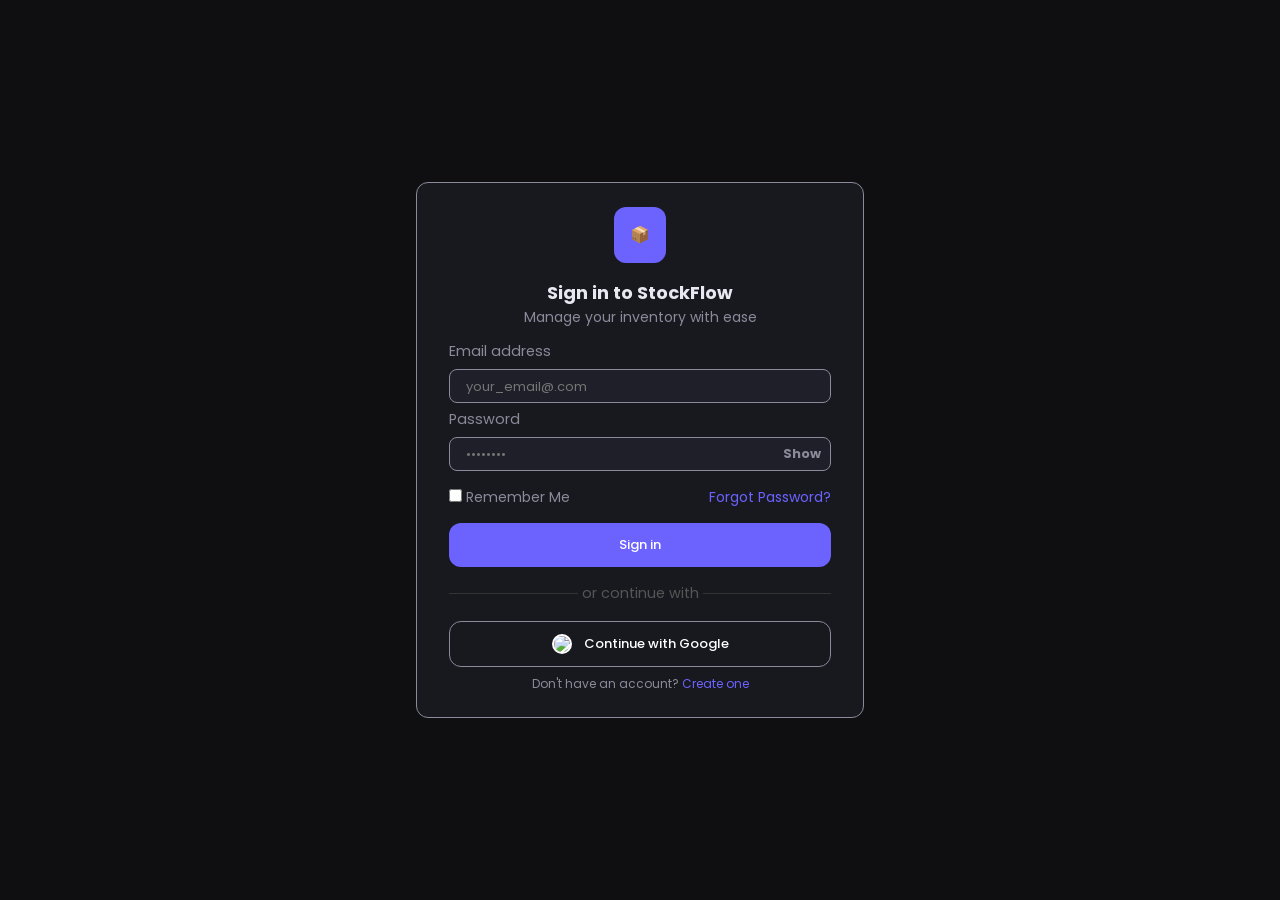
==== frontend/pages/index.html @ d03d54e8 "Initial Commit:Trying again after beating myself up" ====
<!doctype html>
<html lang="en">
  <head>
    <meta charset="UTF-8" />
    <meta name="viewport" content="width=device-width, initial-scale=1.0" />
    <title>Login</title>
    <link rel="stylesheet" href="../css/reset.css" />
    <link rel="stylesheet" href="../css/variables.css" />
    <link rel="stylesheet" href="../css/layout.css" />
    <link rel="stylesheet" href="../css/components.css" />
    <link rel="stylesheet" href="../css/responsive.css" />
    <link
      href="https://fonts.googleapis.com/css2?family=Poppins:wght@400;500;600;700&display=swap"
      rel="stylesheet"
    />
  </head>
  <body>
    <div class="auth-wrapper">
      <div class="auth-logo">📦</div>
      <div class="header-text">
        <h1>Sign in to StockFlow</h1>
        <p>Manage your inventory with ease</p>
      </div>
      <form action="">
        <div class="auth-input">
          <label for="email">Email address</label><br />
          <input
            type="email"
            id="email"
            name="email"
            placeholder="your_email@.com"
          /><br />
        </div>
        <div class="auth-input">
          <label for="password">Password</label>
          <div class="password-container">
            <input
              type="password"
              id="password"
              name="password"
              autocomplete="current-password"
              placeholder="••••••••"
            />
            <button
              type="button"
              id="toggle-password"
              aria-label="Toggle password visibility"
            >
              Show
            </button>
          </div>
        </div>
        <div class="auth-remember-forgot">
          <div class="remember-me"><input type="checkbox" /> Remember Me</div>
          <div class="forgot-password"><a href="#">Forgot Password?</a></div>
        </div>
        <button type="submit" class="btn-sign-in">Sign in</button>
      </form>
      <div class="divider">or continue with</div>
      <button type="button" class="btn-social">
        <img
          src="https://www.gstatic.com/firebasejs/ui/2.0.0/images/auth/google.svg"
          alt="Google logo"
        />
        <span>Continue with Google</span>
      </button>
      <div class="create-account">
        <p>
          Don't have an account? <a href="../pages/register.html">Create one</a>
        </p>
      </div>
    </div>

    <!-- Forgot Password Modal -->
    <div class="modal-overlay" id="forgotPasswordModal">
      <div class="modal-content">
        <!-- Close Button -->
        <div class="forgot-close-modal">
          <svg
            fill="currentColor"
            width="16px"
            height="16px"
            viewBox="-8.5 0 32 32"
          >
            <path
              d="M8.48 16l5.84-5.84c0.32-0.32 0.32-0.84 0-1.2-0.32-0.32-0.84-0.32-1.2 0l-5.84 5.84-5.84-5.84c-0.32-0.32-0.84-0.32-1.2 0-0.32 0.32-0.32 0.84 0 1.2l5.84 5.84-5.84 5.84c-0.32 0.32-0.32 0.84 0 1.2 0.16 0.16 0.4 0.24 0.6 0.24s0.44-0.080 0.6-0.24l5.84-5.84 5.84 5.84c0.16 0.16 0.36 0.24 0.6 0.24 0.2 0 0.44-0.080 0.6-0.24 0.32-0.32 0.32-0.84 0-1.2l-5.84-5.84z"
            ></path>
          </svg>
        </div>
        <!-- Modal Logo -->
        <div class="forgot-modal-logo">
          <svg width="24px" height="24px" viewBox="0 0 64 64">
            <path
              d="M57 7C50.3.3 39.5.3 32.9 7c-5.5 5.5-6.4 13.8-3 20.3L5.5 52L2 60.4L3.6 62l6.3-.6l26.8-27.2c6.5 3.6 14.8 2.6 20.2-2.9c6.8-6.7 6.8-17.6.1-24.3m-4.8 12.2c-2 2-5.3 2-7.3 0s-2-5.3 0-7.4c2-2 5.3-2 7.3 0c2.1 2 2.1 5.3 0 7.4"
              fill="#eda454"
            ></path>
          </svg>
        </div>
        <!-- Modal Progress -->
        <div class="modal-progress">
          <span class="dot first-step"></span>
          <span class="dot second-step"></span>
          <span class="dot third-step"></span>
        </div>

        <div class="header-text">
          <h1>Forgot your password?</h1>
          <p>
            No worries. Enter your email and we'll send a
            <span>6-digit reset code</span> to your inbox.
          </p>
        </div>

        <form action="">
          <div class="modal-email">
            <label for="modal-email">Email address</label>
            <input
              type="email"
              id="modal-email"
              name="modal-email"
              placeholder="your_email@.com"
              required
            />
            <p class="input-hint">
              We'll only send a code if this email exists in our system.
            </p>
          </div>
          <button type="submit" class="btn-reset-code">Send Reset Code</button>
        </form>

        <div class="modal-back">
          <p>Back to <a href="../pages/index.html">Sign in</a></p>
        </div>
      </div>
    </div>
    <!-- Forgot Password Modal End -->

    <!-- Verify OTP Modal Start-->
    <div class="modal-overlay" id="verifyModal">
      <div class="modal-content">
        <div class="forgot-close-modal">
          <svg
            fill="currentColor"
            width="16px"
            height="16px"
            viewBox="-8.5 0 32 32"
          >
            <path
              d="M8.48 16l5.84-5.84c0.32-0.32 0.32-0.84 0-1.2-0.32-0.32-0.84-0.32-1.2 0l-5.84 5.84-5.84-5.84c-0.32-0.32-0.84-0.32-1.2 0-0.32 0.32-0.32 0.84 0 1.2l5.84 5.84-5.84 5.84c-0.32 0.32-0.32 0.84 0 1.2 0.16 0.16 0.4 0.24 0.6 0.24s0.44-0.080 0.6-0.24l5.84-5.84 5.84 5.84c0.16 0.16 0.36 0.24 0.6 0.24 0.2 0 0.44-0.080 0.6-0.24 0.32-0.32 0.32-0.84 0-1.2l-5.84-5.84z"
            ></path>
          </svg>
        </div>
        <!-- Modal Logo -->
        <div class="forgot-modal-logo">
          <svg
            height="24px"
            width="24px"
            version="1.1"
            id="Layer_1"
            xmlns="http://www.w3.org/2000/svg"
            xmlns:xlink="http://www.w3.org/1999/xlink"
            viewBox="0 0 512 512"
            xml:space="preserve"
            fill="#000000"
          >
            <g id="SVGRepo_bgCarrier" stroke-width="0"></g>
            <g
              id="SVGRepo_tracerCarrier"
              stroke-linecap="round"
              stroke-linejoin="round"
            ></g>
            <g id="SVGRepo_iconCarrier">
              <path
                style="fill: #ffbe00"
                d="M471.462,439.141l-169.297-155.17c-9.194-8.428-7.997-23.291,2.453-30.13l83.27-54.486 c0.176-0.124,0.354-0.244,0.535-0.362l82.875-54.237c8.825-5.775,20.66-3.323,26.465,5.482C507.078,164.368,512,180.818,512,197.807 v194.489c0,14.707-3.76,29.242-10.874,42.036C495.141,445.099,480.607,447.524,471.462,439.141z"
              ></path>
              <path
                style="fill: #ffd155"
                d="M398.904,234.152c-10.571,0-19.141-8.582-19.141-19.143v-84.687c0-10.572,8.571-19.143,19.143-19.143 h26.455c29.252,0,56.324,14.607,72.414,39.074c5.814,8.841,3.347,20.739-5.512,26.535l-82.875,54.237 C406.216,233.103,402.564,234.152,398.904,234.152z"
              ></path>
              <path
                style="fill: #ffc72d"
                d="M10.874,434.331C3.76,421.537,0,407.002,0,392.295V197.807c0-16.988,4.922-33.438,14.237-47.569 c5.804-8.807,17.642-11.258,26.465-5.482l82.875,54.237c0.181,0.119,0.36,0.24,0.535,0.364l83.269,54.486 c10.437,6.829,11.66,21.691,2.453,30.13L40.536,439.142C31.395,447.52,16.866,445.108,10.874,434.331z"
              ></path>
              <path
                style="fill: #ffd155"
                d="M425.361,478.922H86.639c-31.441,0-60.473-17.085-75.766-44.589 c-4.306-7.742-2.735-17.429,3.797-23.415l169.297-155.17c6.452-5.914,16.095-6.699,23.419-1.904 c56.936,37.274,41.522,36.469,97.229,0c7.323-4.793,16.967-4.011,23.419,1.904l169.297,155.17 c6.531,5.987,8.101,15.671,3.797,23.415C485.833,461.836,456.802,478.922,425.361,478.922z"
              ></path>
              <path
                style="fill: #ffc72d"
                d="M497.33,410.917l-169.297-155.17c-6.452-5.914-16.096-6.697-23.419-1.904 c-40.037,26.211-40.353,27.655-48.614,27.656v197.422h169.361c31.441,0,60.473-17.085,75.766-44.589 C505.432,426.588,503.862,416.904,497.33,410.917z"
              ></path>
              <path
                style="fill: #ffda79"
                d="M113.096,234.152c-7.823,0-2.823,1.889-93.358-57.363c-8.855-5.794-11.329-17.69-5.512-26.535 c16.09-24.467,43.161-39.074,72.414-39.074h26.455c10.572,0,19.143,8.571,19.143,19.143v84.687 C132.237,225.603,123.633,234.152,113.096,234.152z"
              ></path>
              <path
                style="fill: #c7e9f4"
                d="M255.999,319.784c-23.539,0-23.327-3.629-153.386-88.744c-5.405-3.536-8.661-9.56-8.661-16.019 V52.221c0-10.572,8.571-19.143,19.143-19.143h285.811c10.572,0,19.143,8.571,19.143,19.143v162.801 c0,6.459-3.257,12.482-8.661,16.019C278.419,316.751,279.39,319.784,255.999,319.784z"
              ></path>
              <path
                style="fill: #80d0e1"
                d="M398.906,33.078H256v286.706c23.536-0.001,23.313-3.621,153.387-88.744 c5.405-3.536,8.661-9.56,8.661-16.019V52.221C418.048,41.649,409.477,33.078,398.906,33.078z"
              ></path>
              <g>
                <path
                  style="fill: #36495e"
                  d="M315.105,139.358H196.897c-10.572,0-19.143-8.571-19.143-19.143s8.571-19.143,19.143-19.143h118.208 c10.572,0,19.143,8.571,19.143,19.143S325.676,139.358,315.105,139.358z"
                ></path>
                <path
                  style="fill: #36495e"
                  d="M340.628,207.033H171.373c-10.572,0-19.143-8.571-19.143-19.143 c0-10.572,8.571-19.143,19.143-19.143h169.255c10.572,0,19.143,8.571,19.143,19.143S351.2,207.033,340.628,207.033z"
                ></path>
              </g>
              <g>
                <path
                  style="fill: #2c3e50"
                  d="M315.105,101.073H256v38.285h59.105c10.572,0,19.143-8.571,19.143-19.143 S325.676,101.073,315.105,101.073z"
                ></path>
                <path
                  style="fill: #2c3e50"
                  d="M340.628,168.748H256v38.285h84.628c10.572,0,19.143-8.571,19.143-19.143 C359.771,177.319,351.2,168.748,340.628,168.748z"
                ></path>
              </g>
            </g>
          </svg>
        </div>

        <!-- Modal Progress -->
        <div class="modal-progress">
          <span class="dot first-step"></span>
          <span class="dot second-step"></span>
          <span class="dot third-step"></span>
        </div>
        <!-- Header Text -->
        <div class="header-text">
          <h1>Check your Email</h1>
          <p>
            We sent a 6-digit code to
            <span>your_email@gmail.com.</span> Enter it below to continue.
          </p>
        </div>
        <!-- 6-digit containers -->
        <form action="">
          <div class="six-container">
            <div class="otp-code">
              <input
                type="number"
                oninput="
                  if (this.value.length > 1)
                    this.value = this.value.slice(0, 1);
                "
                min="0"
                max="9"
                placeholder=" "
              />
            </div>
            <div class="otp-code">
              <input
                type="number"
                oninput="
                  if (this.value.length > 1)
                    this.value = this.value.slice(0, 1);
                "
                min="0"
                max="9"
                placeholder=" "
              />
            </div>
            <div class="otp-code">
              <input
                type="number"
                oninput="
                  if (this.value.length > 1)
                    this.value = this.value.slice(0, 1);
                "
                min="0"
                max="9"
                placeholder=" "
              />
            </div>
            <div class="otp-code">
              <input
                type="number"
                oninput="
                  if (this.value.length > 1)
                    this.value = this.value.slice(0, 1);
                "
                min="0"
                max="9"
                placeholder=" "
              />
            </div>
            <div class="otp-code">
              <input
                type="number"
                oninput="
                  if (this.value.length > 1)
                    this.value = this.value.slice(0, 1);
                "
                min="0"
                max="9"
                placeholder=" "
              />
            </div>
            <div class="otp-code">
              <input
                type="number"
                oninput="
                  if (this.value.length > 1)
                    this.value = this.value.slice(0, 1);
                "
                min="0"
                max="9"
                placeholder=" "
              />
            </div>
          </div>
          <div class="verify-resend">
            <p>
              Didn't receive it? ·
              <span>Resend code</span> expires in 09:42
            </p>
          </div>
          <button type="submit" class="btn-verify-code">Verify Code</button>
        </form>
        <div class="modal-back">
          <p>Back to <a href="../pages/index.html">Sign in</a></p>
        </div>
      </div>
    </div>
    <!-- Verify OTP Modal End -->
    <script src="../js/auth.js"></script>
  </body>
</html>
---- frontend/css/variables.css ----
:root {
  --color-bg: #0f0f12;
  --color-surface: #18181f;
  --color-accent: #6c63ff;
  --color-text: #e8e8f0;
  --color-muted: #8a8a9a;
  --color-danger: #ef4444;
  --color-success: #34d399;

  --font-main: "DM Sans", sans-serif;

  --radius-sm: 8px;
  --radius-md: 12px;

  --space-sm: 8px;
  --space-md: 16px;
  --space-lg: 24px;
  --space-lg: 40px;
}
---- frontend/css/layout.css ----
body {
  display: flex;
  justify-content: center;
  align-items: center;
  min-height: 100vh;
  margin: 0;
  background: var(--color-bg);
  font-family: "Poppins", sans-serif;
}
.auth-wrapper {
  background: var(--color-surface);
  width: 90%;
  max-width: 28rem;
  display: flex;
  justify-content: center;
  align-items: center;
  flex-direction: column;
  border-radius: var(--radius-md);
  border: 1px solid var(--color-muted);
  padding: 1rem 2rem;
  margin: 2rem;
}
.auth-logo {
  background: var(--color-accent);
  padding: var(--space-md);
  margin: var(--space-sm);
  border-radius: var(--radius-md);
}
.header-text {
  text-align: center;
  margin: 0.5rem 0;
}
.header-text h1 {
  color: var(--color-text);
  font-size: 1.125rem;
  line-height: 1.75rem;
}
.header-text p {
  color: var(--color-muted);
  font-size: 0.875rem;
  line-height: 1.25rem;
}
form {
  width: 100%;
}
.auth-input,
.modal-email {
  width: 100%;
  margin-top: 4px;
  margin-bottom: 4px;
}
.auth-input label,
.modal-email {
  color: var(--color-muted);
  font-size: 0.875rem;
  line-height: 1.25rem;
}
.auth-input input,
.modal-email input {
  border-radius: var(--radius-sm);
  border: 1px solid var(--color-muted);
  background-color: #1f1f2a;
  width: 100%;
  padding: 0.25rem 0.5rem 0.25rem var(--space-md);
  color: white;
  transition: all 0.2s ease;
}
.auth-remember-forgot {
  display: flex;
  justify-content: space-between;
  font-size: 0.875rem;
  line-height: 1.25rem;
  width: 100%;
  margin: 1rem 0;
}
.forgot-password a {
  text-decoration: none;
  color: var(--color-accent);
  font: var(--font-main);
}

.btn-sign-in,
.btn-reset-code,
.btn-verify-code {
  width: 100%;
  padding: 0.75rem;
  border-radius: var(--radius-md);
  background: var(--color-accent);
  color: white;
  font-weight: 500;
  border: none;
  cursor: pointer;
  font-size: small;
  transition: all 0.2s ease-in-out;
}
.btn-sign-in:hover,
.btn-reset-code:hover {
  background: #7a72ff;
  box-shadow: 0 4px 12px rgba(108, 99, 255, 0.3);
  transform: translateY(-1px);
}

.btn-sign-in:active,
.btn-reset-code:active {
  transform: translateY(0);
  filter: brightness(0.9);
}
.remember-me {
  color: var(--color-muted);
}
.password-container {
  position: relative;
  width: 100%;
}
.password-container button {
  position: absolute;
  right: 10px;
  top: 50%;
  transform: translateY(-50%);
  background: none;
  border: none;
  cursor: pointer;
  color: var(--color-muted);
  font-size: 0.8rem;
  font-weight: bold;
}
.password-container input::placeholder,
.auth-input input::placeholder,
.modal-email::placeholder {
  font-size: small;
}
.auth-input label,
.modal-email label {
  font-size: 0.9rem;
  margin-bottom: 0.5rem;
  display: inline-block;
}
.continue-with {
  margin: var(--space-md) 0;
}
.divider {
  display: flex;
  align-items: center;
  text-align: center;
  color: #555;
  margin: 1rem 0;
  font-size: 0.9rem;
  width: 100%;
}
.divider::before,
.divider::after {
  content: "";
  flex: 1;
  height: 1px;
  background: #333;
}
.divider::before {
  margin-right: 0.25rem;
}
.divider::after {
  margin-left: 0.25rem;
}
.btn-social {
  display: flex;
  align-items: center;
  justify-content: center;
  gap: 12px;
  width: 100%;
  padding: 0.75rem;
  background-color: transparent;
  border: 1px solid var(--color-muted);
  border-radius: var(--radius-md);
  color: white;
  font-weight: 500;
  cursor: pointer;
  transition: background 0.3s ease;
  font-size: small;
}

.btn-social:hover {
  background-color: rgba(255, 255, 255, 0.05);
  border-color: white;
}

.btn-social img {
  width: 20px;
  height: 20px;
  background: white;
  padding: 2px;
  border-radius: 50%;
}
.create-account a,
.modal-back a {
  text-decoration: none;
  color: var(--color-accent);
  font: bold;
}
.create-account p,
.modal-back p {
  margin: 0.5rem 0;
  font-size: 0.75rem;
  text-align: center;
  text-decoration: none;
  color: var(--color-muted);
}
.create-account a:hover,
.forgot-password a:hover {
  text-decoration: underline;
}
.auth-input input[type="email"]:focus,
.auth-input input[type="password"]:focus,
.modal-email input[type="email"]:focus {
  outline: none;
  border-color: #6c63ff;
  color: white;
  box-shadow: 0 0 0 2px rgba(108, 99, 255, 0.2);
}
.forgot-close-modal {
  display: flex;
  align-items: center;
  justify-content: center;
  color: var(--color-muted);
  cursor: pointer;
  padding: 0.5rem;
  border: 1px solid var(--color-muted);
  border-radius: 0.5rem;
  margin-left: auto;
  background-color: #1f1f2a;
  transition: all 0.2s ease;
}

.forgot-close-modal svg {
  transition: transform 0.2s ease;
}

.forgot-close-modal:hover {
  background-color: rgba(239, 68, 68, 0.1);
  border-color: #ef4444;
  color: white;
}
.forgot-modal-logo {
  padding: 1rem 1.25rem;
  border-radius: var(--space-md);
  background: rgba(108, 99, 255, 0.12);
  border: 1px solid rgba(108, 99, 255, 0.25);
}
.dot {
  cursor: pointer;
  height: 8px;
  width: 8px;
  margin: 0 2px;
  background-color: #39393f;
  border-radius: var(--space-md);
  display: inline-block;
  transition: background-color 0.6s ease;
}
.dot:nth-child(1) {
  background-color: var(--color-accent);
  width: 24px;
}
.modal-progress {
  margin-top: 1rem;
}
.header-text p span {
  color: var(--color-accent);
  font-weight: 600;
}
.modal-email p,
.verify-resend p {
  color: var(--color-muted);
  font-size: x-small;
  text-align: center;
  margin: 4px;
}
.modal-back p a {
  text-decoration: none;
  color: var(--color-accent);
}
.modal-overlay {
  position: fixed;
  inset: 0;
  background: rgba(0, 0, 0, 0.7);
  display: flex;
  justify-content: center;
  align-items: center;
  z-index: 1000;
  opacity: 0;
  visibility: hidden;
  backdrop-filter: blur(0px);
  transition: all 0.4s ease;
}
.modal-overlay.active {
  opacity: 1;
  visibility: visible;
  backdrop-filter: blur(8px);
}
.modal-content {
  background: var(--color-surface);
  width: 90%;
  max-width: 28rem;
  display: flex;
  justify-content: center;
  align-items: center;
  flex-direction: column;
  border-radius: var(--radius-md);
  border: 1px solid var(--color-muted);
  padding: 1rem 2rem;
  margin: 2rem;
  opacity: 0;
}
.modal-overlay.active {
  opacity: 1;
  visibility: visible;
  backdrop-filter: blur(8px);
}

.modal-overlay.active .modal-content {
  animation: slideInTop 1s ease 0s 1 normal forwards;
}
@keyframes slideInTop {
  0% {
    opacity: 0;
    transform: translateY(-250px);
  }
  100% {
    opacity: 1;
    transform: translateY(0);
  }
}
.modal-back p a:hover {
  text-decoration: underline;
}
#verifyModal .first-step {
  height: 8px;
  width: 8px;
  background-color: var(--color-accent);
}
#verifyModal .second-step {
  background-color: var(--color-success);
  width: 24px;
}
.six-container {
  display: flex;
  justify-content: center;
  gap: 4px;
}

/* Chrome, Safari, Edge, Opera */
input::-webkit-outer-spin-button,
input::-webkit-inner-spin-button {
  -webkit-appearance: none;
  margin: 0;
}

/* Firefox */
input[type="number"] {
  -moz-appearance: textfield;
}
.otp-code input {
  width: 3rem;
  aspect-ratio: 1 / 1;
  background: transparent;
  border: 2px solid var(--color-muted);
  border-radius: var(--radius-sm);
  text-align: center;
  font-weight: bold;
  color: white;
  box-sizing: border-box;
}
.otp-code input {
  border-color: var(--color-muted);
  transition: border-color 0.2s ease;
}
.otp-code input:not(:placeholder-shown) {
  border-color: var(--color-accent);
}
.otp-code input:focus {
  border-color: var(--color-accent);
  box-shadow: 0 0 8px rgba(108, 99, 255, 0.3);
  outline: none;
}
.verify-resend p span {
  color: var(--color-accent);
  cursor: pointer;
}
.verify-resend {
  width: 100%;
}
---- frontend/css/components.css ----
.btn {
  padding: 10px 18px;
  border-radius: var(--radius-sm);
  font-size: 14px;
  cursor: pointer;
  border: none;
}

.btn-primary {
  background: var(--color-accent);
  color: white;
}

.btn-outline {
  background: transparent;
  border: 1px solid var(--color-muted);
  color: var(--color-text);
  width: 100%;
  padding: 0.5rem;
  border-radius: var(--radius-md);
}

.card {
  background: var(--color-surface);
  border-radius: var(--radius-md);
  padding: var(--space-lg);
}

.badge {
  display: inline-block;
  padding: 2px 10px;
  border-radius: 20px;
  font-size: 12px;
}

.badge-success {
  background: rgba(52, 211, 153, 0.12);
  color: var(--color-success);
}
---- frontend/css/responsive.css ----
@media (max-width: 768px) {
  .sidebar {
    display: none;
  }

  .main-content {
    padding: var(--space-md);
  }
}
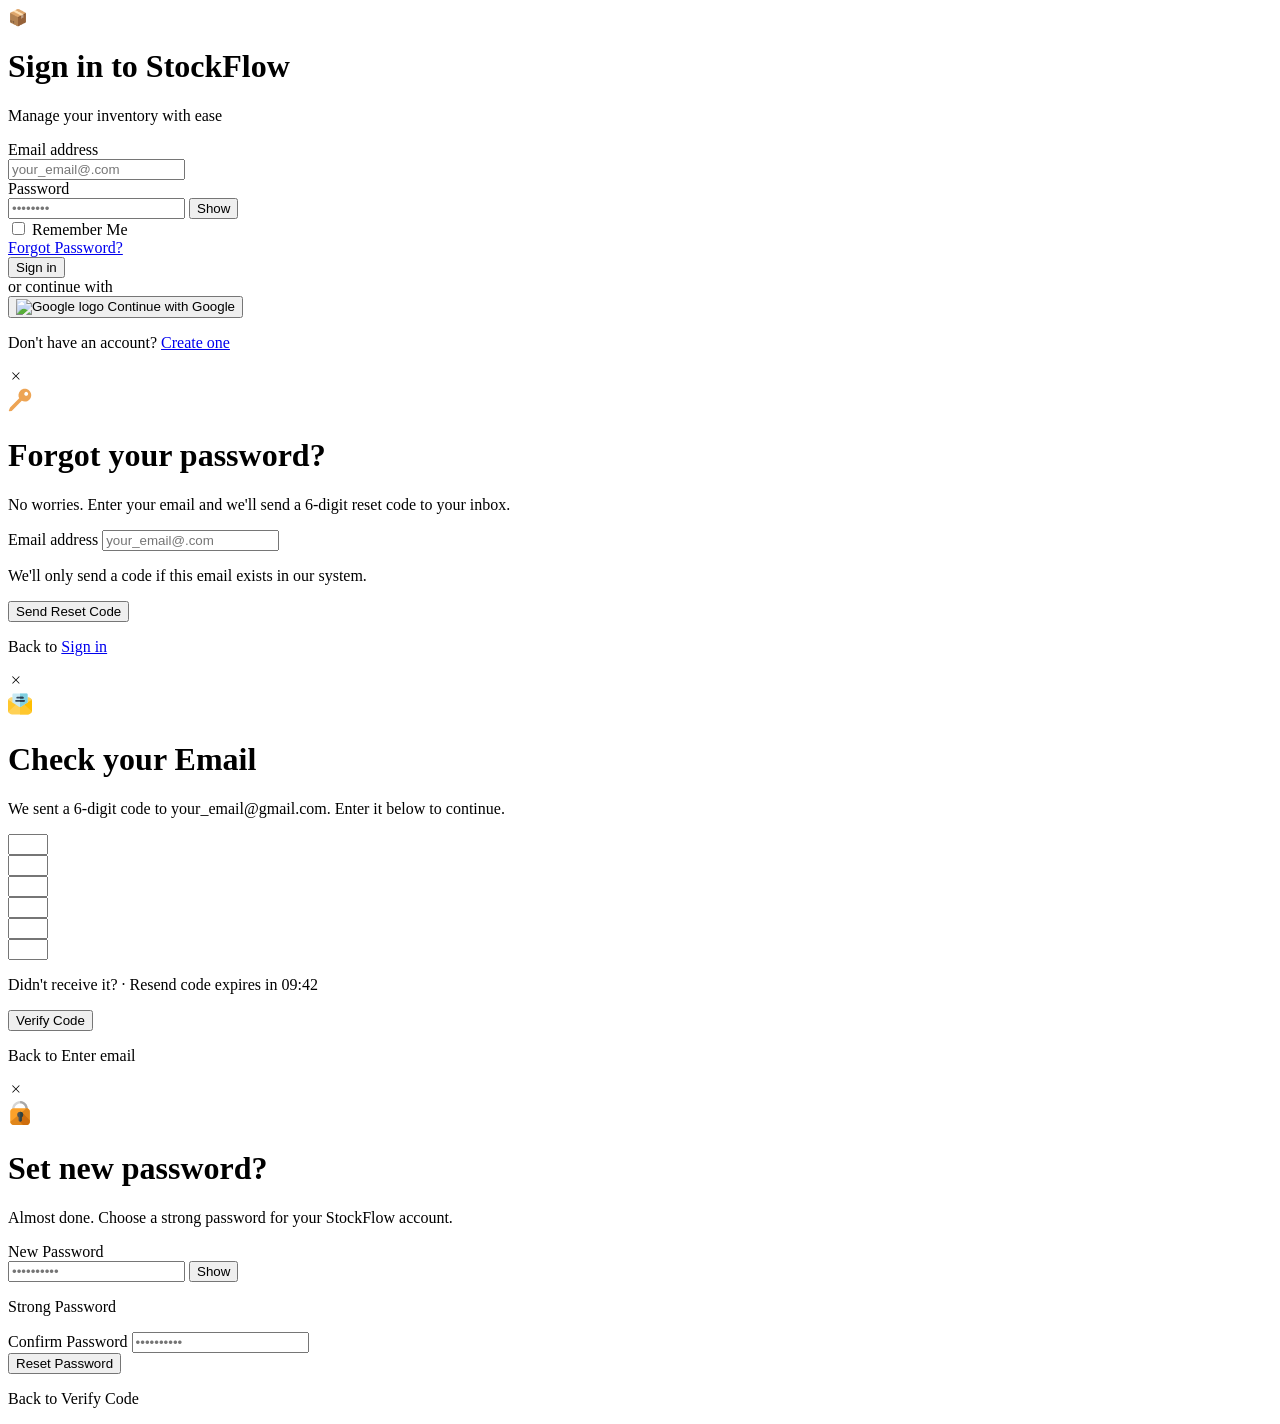
==== commit 5419ca9b: "Register Page UI Done" ====
--- a/frontend/pages/index.html
+++ b/frontend/pages/index.html
@@ -4,11 +4,11 @@
     <meta charset="UTF-8" />
     <meta name="viewport" content="width=device-width, initial-scale=1.0" />
     <title>Login</title>
-    <link rel="stylesheet" href="../css/reset.css" />
-    <link rel="stylesheet" href="../css/variables.css" />
-    <link rel="stylesheet" href="../css/layout.css" />
-    <link rel="stylesheet" href="../css/components.css" />
-    <link rel="stylesheet" href="../css/responsive.css" />
+    <link rel="stylesheet" href="/stockflow/frontend/css/reset.css" />
+    <link rel="stylesheet" href="/stockflow/frontend/css/variables.css" />
+    <link rel="stylesheet" href="/stockflow/frontend/css/layout.css" />
+    <link rel="stylesheet" href="/stockflow/frontend/css/components.css" />
+    <link rel="stylesheet" href="/stockflow/frontend/css/responsive.css" />
     <link
       href="https://fonts.googleapis.com/css2?family=Poppins:wght@400;500;600;700&display=swap"
       rel="stylesheet"
@@ -16,7 +16,7 @@
   </head>
   <body>
     <div class="auth-wrapper">
-      <div class="auth-logo">📦</div>
+      <div class="logo-container logo-container-purple">📦</div>
       <div class="header-text">
         <h1>Sign in to StockFlow</h1>
         <p>Manage your inventory with ease</p>
@@ -137,7 +137,7 @@
 
     <!-- Verify OTP Modal Start-->
     <div class="modal-overlay" id="verifyModal">
-      <div class="modal-content">
+      <div class="verify-modal-content">
         <div class="forgot-close-modal">
           <svg
             fill="currentColor"
@@ -325,11 +325,142 @@
           <button type="submit" class="btn-verify-code">Verify Code</button>
         </form>
         <div class="modal-back">
-          <p>Back to <a href="../pages/index.html">Sign in</a></p>
+          <p>Back to <span id="back-email">Enter email</span></p>
         </div>
       </div>
     </div>
     <!-- Verify OTP Modal End -->
-    <script src="../js/auth.js"></script>
+
+    <!-- Set New Password Modal -->
+    <div class="modal-overlay" id="newPasswordModal">
+      <div class="modal-content-new-password">
+        <!-- Close Button -->
+        <div class="forgot-close-modal">
+          <svg
+            fill="currentColor"
+            width="16px"
+            height="16px"
+            viewBox="-8.5 0 32 32"
+          >
+            <path
+              d="M8.48 16l5.84-5.84c0.32-0.32 0.32-0.84 0-1.2-0.32-0.32-0.84-0.32-1.2 0l-5.84 5.84-5.84-5.84c-0.32-0.32-0.84-0.32-1.2 0-0.32 0.32-0.32 0.84 0 1.2l5.84 5.84-5.84 5.84c-0.32 0.32-0.32 0.84 0 1.2 0.16 0.16 0.4 0.24 0.6 0.24s0.44-0.080 0.6-0.24l5.84-5.84 5.84 5.84c0.16 0.16 0.36 0.24 0.6 0.24 0.2 0 0.44-0.080 0.6-0.24 0.32-0.32 0.32-0.84 0-1.2l-5.84-5.84z"
+            ></path>
+          </svg>
+        </div>
+        <!-- Modal Logo -->
+        <div class="new-password-logo">
+          <svg
+            height="24px"
+            width="24px"
+            version="1.1"
+            id="Layer_1"
+            xmlns="http://www.w3.org/2000/svg"
+            xmlns:xlink="http://www.w3.org/1999/xlink"
+            viewBox="0 0 482.4 482.4"
+            xml:space="preserve"
+            fill="#000000"
+          >
+            <g id="SVGRepo_bgCarrier" stroke-width="0"></g>
+            <g
+              id="SVGRepo_tracerCarrier"
+              stroke-linecap="round"
+              stroke-linejoin="round"
+            ></g>
+            <g id="SVGRepo_iconCarrier">
+              <path
+                style="fill: #d6d6d6"
+                d="M398.4,162.4h-47.2C351.2,98.4,308,48,244.8,48S129.6,98.4,129.6,162.4H82.4 c0-88,72.8-161.6,161.6-161.6S398.4,74.4,398.4,162.4z"
+              ></path>
+              <path
+                style="fill: #a8a8a8"
+                d="M244.8,0c88.8,0,153.6,74.4,153.6,162.4h-47.2c0-64-43.2-115.2-106.4-115.2"
+              ></path>
+              <path
+                style="fill: #fca12a"
+                d="M436.8,419.2c0,36.8-25.6,63.2-62.4,63.2H115.2c-36.8,0-70.4-27.2-70.4-63.2V212 c0-36.8,33.6-65.6,70.4-65.6h260c36.8,0,62.4,28.8,62.4,65.6v207.2H436.8z"
+              ></path>
+              <path
+                style="fill: #e0861b"
+                d="M372.8,145.6c36.8,0,64,29.6,64,66.4v207.2c0,36.8-25.6,63.2-62.4,63.2H115.2 c-36.8,0-67.2-28-67.2-64.8"
+              ></path>
+              <path
+                style="fill: #ce6d0d"
+                d="M436.8,419.2v-32l-152-153.6l-64,170.4l81.6,78.4h72.8C411.2,482.4,436.8,455.2,436.8,419.2z"
+              ></path>
+              <path
+                style="fill: #4c5254"
+                d="M305.6,275.2c0-32.8-27.2-59.2-60-59.2s-60.8,26.4-60.8,59.2c0,22.4,12,41.6,28,51.2v60 c0,16,16,28.8,32,28.8c16,0,32-12.8,32-28.8v-60C292.8,316,305.6,296.8,305.6,275.2z"
+              ></path>
+              <path
+                style="fill: #2f423f"
+                d="M246.4,415.2c16,0,30.4-12.8,30.4-28.8v-60c16-10.4,28.8-29.6,28.8-51.2c0-32.8-26.4-59.2-59.2-59.2"
+              ></path>
+            </g>
+          </svg>
+        </div>
+        <!-- Modal Progress -->
+        <div class="modal-progress">
+          <span class="dot first-step"></span>
+          <span class="dot second-step"></span>
+          <span class="dot third-step"></span>
+        </div>
+
+        <div class="header-text">
+          <h1>Set new password?</h1>
+          <p>
+            Almost done. Choose a strong password for your StockFlow account.
+          </p>
+        </div>
+
+        <form action="">
+          <div class="modal-new-password">
+            <label for="modal-new-password">New Password</label>
+            <div class="password-container">
+              <input
+                type="password"
+                id="modal-new-password"
+                name="modal-new-password"
+                placeholder="••••••••••"
+                required
+              />
+              <button
+                type="button"
+                id="toggle-password-new"
+                aria-label="Toggle password visibility"
+              >
+                Show
+              </button>
+            </div>
+            <div class="password-strength-container">
+              <div class="password-strength"></div>
+              <div class="password-strength"></div>
+              <div class="password-strength"></div>
+              <div class="password-strength"></div>
+            </div>
+            <div class="password-strength-text"><p>Strong Password</p></div>
+          </div>
+          <div class="modal-confirm-password">
+            <label for="modal-confirm-password">Confirm Password</label>
+            <input
+              type="password"
+              id="modal-confirm-password"
+              name="modal-confirm-password"
+              placeholder="••••••••••"
+              required
+            />
+          </div>
+          <button type="submit" class="btn-reset-password">
+            Reset Password
+          </button>
+        </form>
+
+        <div class="modal-back">
+          <p>Back to <span id="back-verify">Verify Code</span></p>
+        </div>
+      </div>
+    </div>
+    <!-- Set New Password Modal End -->
+
+    <script src="/stockflow/frontend/js/auth.js"></script>
   </body>
 </html>
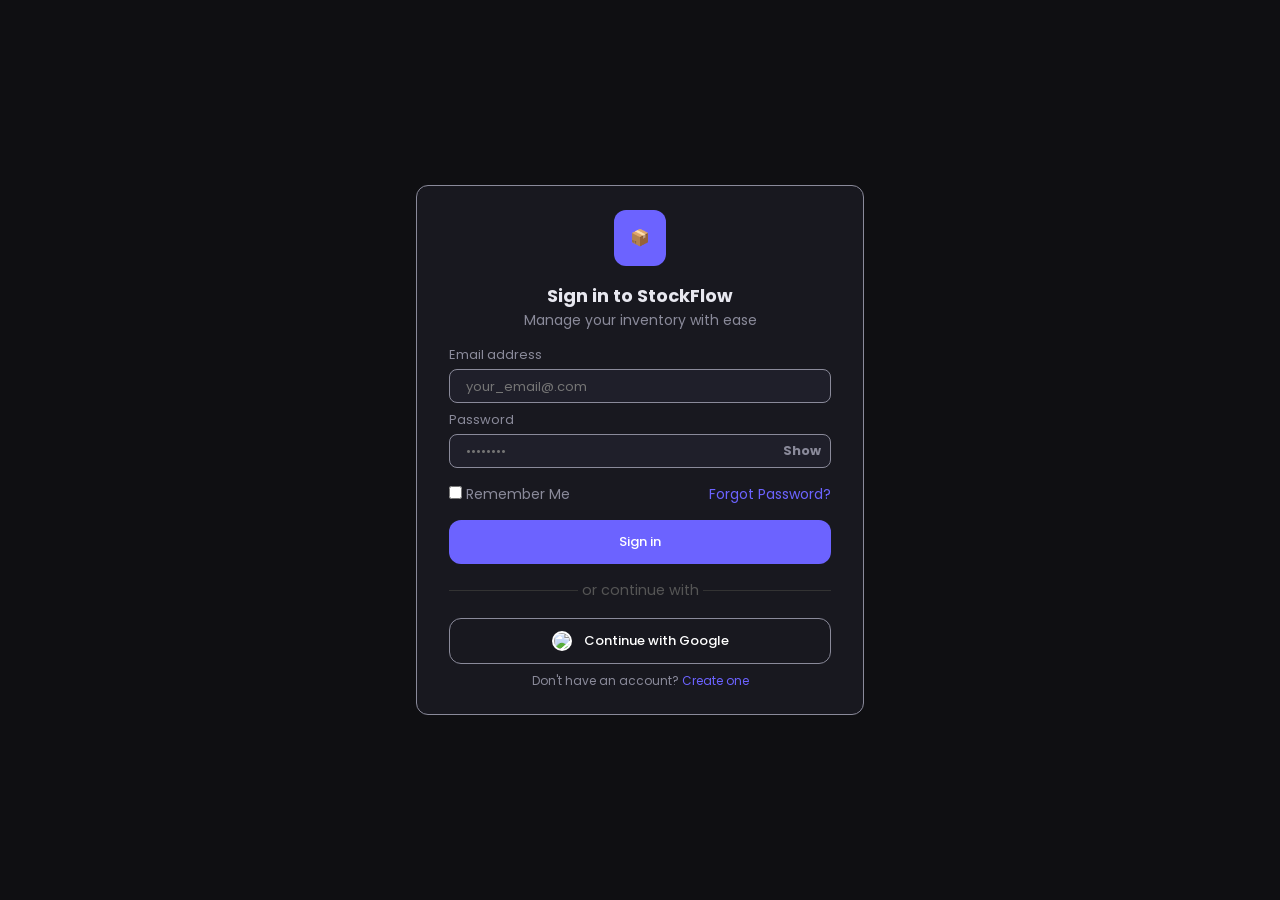
==== commit cf8415a7: "Register and Log In is Working" ====
--- a/frontend/pages/index.html
+++ b/frontend/pages/index.html
@@ -4,11 +4,11 @@
     <meta charset="UTF-8" />
     <meta name="viewport" content="width=device-width, initial-scale=1.0" />
     <title>Login</title>
-    <link rel="stylesheet" href="/stockflow/frontend/css/reset.css" />
-    <link rel="stylesheet" href="/stockflow/frontend/css/variables.css" />
-    <link rel="stylesheet" href="/stockflow/frontend/css/layout.css" />
-    <link rel="stylesheet" href="/stockflow/frontend/css/components.css" />
-    <link rel="stylesheet" href="/stockflow/frontend/css/responsive.css" />
+    <link rel="stylesheet" href="../css/reset.css" />
+    <link rel="stylesheet" href="../css/variables.css" />
+    <link rel="stylesheet" href="../css/layout.css" />
+    <link rel="stylesheet" href="../css/components.css" />
+    <link rel="stylesheet" href="../css/responsive.css" />
     <link
       href="https://fonts.googleapis.com/css2?family=Poppins:wght@400;500;600;700&display=swap"
       rel="stylesheet"
@@ -21,7 +21,7 @@
         <h1>Sign in to StockFlow</h1>
         <p>Manage your inventory with ease</p>
       </div>
-      <form action="">
+      <form action="" method="POST" id="login-form">
         <div class="auth-input">
           <label for="email">Email address</label><br />
           <input
@@ -461,6 +461,6 @@
     </div>
     <!-- Set New Password Modal End -->
 
-    <script src="/stockflow/frontend/js/auth.js"></script>
+    <script src="../js/auth.js"></script>
   </body>
 </html>
--- a/frontend/css/variables.css
+++ b/frontend/css/variables.css
@@ -0,0 +1,19 @@
+:root {
+  --color-bg: #0f0f12;
+  --color-surface: #18181f;
+  --color-accent: #6c63ff;
+  --color-text: #e8e8f0;
+  --color-muted: #8a8a9a;
+  --color-danger: #ef4444;
+  --color-success: #34d399;
+
+  --font-main: "DM Sans", sans-serif;
+
+  --radius-sm: 8px;
+  --radius-md: 12px;
+
+  --space-sm: 8px;
+  --space-md: 16px;
+  --space-lg: 24px;
+  --space-lg: 40px;
+}
--- a/frontend/css/layout.css
+++ b/frontend/css/layout.css
@@ -0,0 +1,531 @@
+body {
+  display: flex;
+  justify-content: center;
+  align-items: center;
+  min-height: 100vh;
+  margin: 0;
+  background: var(--color-bg);
+  font-family: "Poppins", sans-serif;
+}
+.auth-wrapper {
+  background: var(--color-surface);
+  width: 90%;
+  max-width: 28rem;
+  display: flex;
+  justify-content: center;
+  align-items: center;
+  flex-direction: column;
+  border-radius: var(--radius-md);
+  border: 1px solid var(--color-muted);
+  padding: 1rem 2rem;
+  margin: 2rem;
+}
+.logo-container,
+.register-logo {
+  padding: var(--space-md);
+  margin: var(--space-sm);
+  border-radius: var(--radius-md);
+}
+.logo-container-purple {
+  background: var(--color-accent);
+}
+.register-logo-green {
+  background: var(--color-success);
+}
+.register-logo svg {
+  display: block;
+  margin: 0;
+}
+.header-text {
+  width: 100%;
+  text-align: center;
+  margin: 0.5rem 0;
+}
+.header-text h1 {
+  color: var(--color-text);
+  font-size: 1.125rem;
+  line-height: 1.75rem;
+}
+.header-text p {
+  width: 100%;
+  color: var(--color-muted);
+  font-size: 0.875rem;
+  line-height: 1.25rem;
+}
+form {
+  width: 100%;
+}
+.auth-input,
+.modal-email,
+.modal-new-password,
+.modal-confirm-password {
+  width: 100%;
+  margin-top: 4px;
+  margin-bottom: 4px;
+}
+.auth-input label,
+.modal-email label,
+.modal-new-password label,
+.modal-confirm-password label {
+  color: var(--color-muted);
+  font-size: 0.875rem;
+  line-height: 1.25rem;
+}
+.auth-input input,
+.modal-email input,
+.modal-new-password input,
+.modal-confirm-password input {
+  border-radius: var(--radius-sm);
+  border: 1px solid var(--color-muted);
+  background-color: #1f1f2a;
+  width: 100%;
+  padding: 0.25rem 0.5rem 0.25rem var(--space-md);
+  color: white;
+  transition: all 0.2s ease;
+}
+.auth-remember-forgot {
+  display: flex;
+  justify-content: space-between;
+  font-size: 0.875rem;
+  line-height: 1.25rem;
+  width: 100%;
+  margin: 1rem 0;
+}
+.forgot-password a {
+  text-decoration: none;
+  color: var(--color-accent);
+  font: var(--font-main);
+}
+.btn-reset-password {
+  margin: 8px 0px;
+  width: 100%;
+  padding: 0.75rem;
+  border-radius: var(--radius-md);
+  background: #10b981;
+  color: white;
+  font-weight: 500;
+  border: none;
+  cursor: pointer;
+  font-size: small;
+  transition: all 0.2s ease-in-out;
+}
+.btn-reset-password:hover {
+  background: #34d399;
+  box-shadow: 0 6px 15px rgba(52, 211, 153, 0.4);
+  transform: translateY(-2px);
+}
+.btn-reset-password:active {
+  transform: translateY(0);
+  filter: brightness(0.9);
+}
+.btn-sign-in,
+.btn-reset-code,
+.btn-verify-code,
+.btn-create-account {
+  width: 100%;
+  padding: 0.75rem;
+  border-radius: var(--radius-md);
+  color: white;
+  font-weight: 500;
+  border: none;
+  cursor: pointer;
+  font-size: small;
+  transition: all 0.2s ease-in-out;
+}
+.btn-sign-in,
+.btn-reset-code,
+.btn-verify-code {
+  background: var(--color-accent);
+}
+
+.btn-create-green {
+  margin: 0.5rem 0;
+  background: var(--color-success);
+}
+.btn-sign-in:hover,
+.btn-reset-code:hover {
+  background: #7a72ff;
+  box-shadow: 0 4px 12px rgba(108, 99, 255, 0.3);
+  transform: translateY(-1px);
+}
+
+.btn-sign-in:active,
+.btn-reset-code:active {
+  transform: translateY(0);
+  filter: brightness(0.9);
+}
+.remember-me {
+  color: var(--color-muted);
+}
+.password-container {
+  position: relative;
+  width: 100%;
+}
+.password-container button {
+  position: absolute;
+  right: 10px;
+  top: 50%;
+  transform: translateY(-50%);
+  background: none;
+  border: none;
+  cursor: pointer;
+  color: var(--color-muted);
+  font-size: 0.8rem;
+  font-weight: bold;
+}
+.password-container input::placeholder,
+.auth-input input::placeholder,
+.modal-email::placeholder,
+.modal-new-password::placeholder,
+.modal-confirm-password::placeholder {
+  font-size: small;
+}
+.auth-input label,
+.modal-email label {
+  font-size: small;
+  margin-bottom: 0.25rem;
+  display: inline-block;
+}
+.continue-with {
+  margin: var(--space-md) 0;
+}
+.divider {
+  display: flex;
+  align-items: center;
+  text-align: center;
+  color: #555;
+  margin: 1rem 0;
+  font-size: 0.9rem;
+  width: 100%;
+}
+.divider::before,
+.divider::after {
+  content: "";
+  flex: 1;
+  height: 1px;
+  background: #333;
+}
+.divider::before {
+  margin-right: 0.25rem;
+}
+.divider::after {
+  margin-left: 0.25rem;
+}
+.btn-social {
+  display: flex;
+  align-items: center;
+  justify-content: center;
+  gap: 12px;
+  width: 100%;
+  padding: 0.75rem;
+  background-color: transparent;
+  border: 1px solid var(--color-muted);
+  border-radius: var(--radius-md);
+  color: white;
+  font-weight: 500;
+  cursor: pointer;
+  transition: background 0.3s ease;
+  font-size: small;
+}
+
+.btn-social:hover {
+  background-color: rgba(255, 255, 255, 0.05);
+  border-color: white;
+}
+
+.btn-social img {
+  width: 20px;
+  height: 20px;
+  background: white;
+  padding: 2px;
+  border-radius: 50%;
+}
+.create-account a,
+.modal-back span {
+  cursor: pointer;
+  text-decoration: none;
+  color: var(--color-accent);
+  font: bold;
+}
+.modal-back span:hover {
+  text-decoration: underline;
+}
+.create-account p,
+.modal-back p {
+  margin: 0.5rem 0;
+  font-size: 0.75rem;
+  text-align: center;
+  text-decoration: none;
+  color: var(--color-muted);
+}
+.create-account a:hover,
+.forgot-password a:hover {
+  text-decoration: underline;
+}
+.auth-input input[type="email"]:focus,
+.auth-input input[type="password"]:focus,
+.modal-email input[type="email"]:focus,
+.modal-new-password input[type="password"]:focus,
+.modal-confirm-password input[type="password"]:focus,
+.auth-input input[type="text"]:focus {
+  outline: none;
+  border-color: #6c63ff;
+  color: white;
+  box-shadow: 0 0 0 2px rgba(108, 99, 255, 0.2);
+}
+.forgot-close-modal {
+  display: flex;
+  align-items: center;
+  justify-content: center;
+  color: var(--color-muted);
+  cursor: pointer;
+  padding: 0.5rem;
+  border: 1px solid var(--color-muted);
+  border-radius: 0.5rem;
+  margin-left: auto;
+  background-color: #1f1f2a;
+  transition: all 0.2s ease;
+}
+
+.forgot-close-modal svg {
+  transition: transform 0.2s ease;
+}
+
+.forgot-close-modal:hover {
+  background-color: rgba(239, 68, 68, 0.1);
+  border-color: #ef4444;
+  color: white;
+}
+.forgot-modal-logo {
+  padding: 1rem 1.25rem;
+  border-radius: var(--space-md);
+  background: rgba(108, 99, 255, 0.12);
+  border: 1px solid rgba(108, 99, 255, 0.25);
+}
+.dot {
+  cursor: pointer;
+  height: 8px;
+  width: 8px;
+  margin: 0 2px;
+  background-color: #39393f;
+  border-radius: var(--space-md);
+  display: inline-block;
+  transition: background-color 0.6s ease;
+}
+.dot:nth-child(1),
+#newPasswordModal .dot:nth-child(3) {
+  background-color: var(--color-accent);
+  width: 24px;
+}
+.modal-progress {
+  margin-top: 1rem;
+}
+.header-text p span {
+  color: var(--color-accent);
+  font-weight: 600;
+}
+.modal-email p,
+.verify-resend p,
+.input-hint {
+  color: var(--color-muted);
+  font-size: x-small;
+  text-align: center;
+  margin: 4px;
+}
+.hint-left {
+  text-align: left;
+}
+.modal-back p a {
+  text-decoration: none;
+  color: var(--color-accent);
+}
+.modal-overlay {
+  position: fixed;
+  inset: 0;
+  background: rgba(0, 0, 0, 0.7);
+  display: flex;
+  justify-content: center;
+  align-items: center;
+  z-index: 1000;
+  opacity: 0;
+  visibility: hidden;
+  backdrop-filter: blur(0px);
+  transition: all 0.4s ease;
+}
+.modal-overlay.active {
+  opacity: 1;
+  visibility: visible;
+  backdrop-filter: blur(8px);
+}
+.modal-content,
+.verify-modal-content,
+.modal-content-new-password {
+  background: var(--color-surface);
+  width: 90%;
+  max-width: 28rem;
+  display: flex;
+  justify-content: center;
+  align-items: center;
+  flex-direction: column;
+  border-radius: var(--radius-md);
+  border: 1px solid var(--color-muted);
+  padding: 1rem 2rem;
+  margin: 2rem;
+  opacity: 0;
+}
+.modal-overlay.active {
+  opacity: 1;
+  visibility: visible;
+  backdrop-filter: blur(8px);
+}
+
+@keyframes slideInTop {
+  0% {
+    opacity: 0;
+    transform: translateY(-250px);
+  }
+  100% {
+    opacity: 1;
+    transform: translateY(0);
+  }
+}
+.modal-overlay.active .modal-content {
+  animation: slideInTop 1s ease 0s 1 normal forwards;
+}
+@keyframes slideInLeft {
+  0% {
+    opacity: 0;
+    transform: translateX(-250px);
+  }
+
+  100% {
+    opacity: 1;
+    transform: translateX(0);
+  }
+}
+.modal-overlay.active .verify-modal-content {
+  animation: slideInLeft 1s ease 0s 1 normal forwards;
+}
+@keyframes slideinRight {
+  0% {
+    opacity: 0;
+    transform: translateX(250px);
+  }
+
+  100% {
+    opacity: 1;
+    transform: translateX(0);
+  }
+}
+.modal-overlay.active .modal-content-new-password {
+  animation: slideinRight 1s ease 0s 1 normal forwards;
+}
+.modal-back p a:hover {
+  text-decoration: underline;
+}
+#verifyModal .dot:nth-child(1) {
+  height: 8px;
+  width: 8px;
+  background-color: var(--color-success);
+}
+#verifyModal .dot:nth-child(2) {
+  background-color: var(--color-accent);
+  width: 24px;
+}
+.six-container {
+  display: flex;
+  justify-content: center;
+  gap: 4px;
+}
+
+/* Chrome, Safari, Edge, Opera */
+input::-webkit-outer-spin-button,
+input::-webkit-inner-spin-button {
+  -webkit-appearance: none;
+  margin: 0;
+}
+
+/* Firefox */
+input[type="number"] {
+  -moz-appearance: textfield;
+}
+.otp-code input {
+  width: 3rem;
+  aspect-ratio: 1 / 1;
+  background: transparent;
+  border: 2px solid var(--color-muted);
+  border-radius: var(--radius-sm);
+  text-align: center;
+  font-weight: bold;
+  color: white;
+  box-sizing: border-box;
+}
+.otp-code input {
+  border-color: var(--color-muted);
+  transition: border-color 0.2s ease;
+}
+.otp-code input:not(:placeholder-shown) {
+  border-color: var(--color-accent);
+}
+.otp-code input:focus {
+  border-color: var(--color-accent);
+  box-shadow: 0 0 8px rgba(108, 99, 255, 0.3);
+  outline: none;
+}
+
+.verify-resend p span {
+  color: var(--color-accent);
+  cursor: pointer;
+}
+.verify-resend {
+  width: 100%;
+}
+.verify-resend p span:hover {
+  text-decoration: underline;
+}
+.new-password-logo {
+  padding: 1rem 1.25rem;
+  border-radius: var(--space-md);
+  border: 1px solid rgba(52, 211, 153, 0.25);
+  background: rgba(52, 211, 153, 0.1);
+}
+#newPasswordModal .first-step,
+#newPasswordModal .second-step {
+  height: 8px;
+  width: 8px;
+  background-color: var(--color-success);
+}
+.password-strength-container {
+  width: 100%;
+  display: flex;
+}
+.password-strength {
+  height: 4px;
+  width: 25%;
+  margin: 8px 4px;
+  background-color: #39393f;
+  border-radius: var(--space-md);
+  display: inline-block;
+  transition: background-color 0.6s ease;
+}
+.password-strength:nth-child(1),
+.password-strength:nth-child(2),
+.password-strength:nth-child(3) {
+  background-color: var(--color-success);
+}
+.password-strength-text {
+  color: var(--color-success);
+  font-size: x-small;
+}
+/* Register Styles */
+.name-container {
+  display: flex;
+  gap: 0.5rem;
+}
+.input-hint span {
+  color: var(--color-accent);
+  cursor: pointer;
+}
+.input-hint span:hover {
+  text-decoration: underline;
+}
--- a/frontend/css/components.css
+++ b/frontend/css/components.css
@@ -0,0 +1,39 @@
+.btn {
+  padding: 10px 18px;
+  border-radius: var(--radius-sm);
+  font-size: 14px;
+  cursor: pointer;
+  border: none;
+}
+
+.btn-primary {
+  background: var(--color-accent);
+  color: white;
+}
+
+.btn-outline {
+  background: transparent;
+  border: 1px solid var(--color-muted);
+  color: var(--color-text);
+  width: 100%;
+  padding: 0.5rem;
+  border-radius: var(--radius-md);
+}
+
+.card {
+  background: var(--color-surface);
+  border-radius: var(--radius-md);
+  padding: var(--space-lg);
+}
+
+.badge {
+  display: inline-block;
+  padding: 2px 10px;
+  border-radius: 20px;
+  font-size: 12px;
+}
+
+.badge-success {
+  background: rgba(52, 211, 153, 0.12);
+  color: var(--color-success);
+}
--- a/frontend/css/responsive.css
+++ b/frontend/css/responsive.css
@@ -0,0 +1,9 @@
+@media (max-width: 768px) {
+  .sidebar {
+    display: none;
+  }
+
+  .main-content {
+    padding: var(--space-md);
+  }
+}
